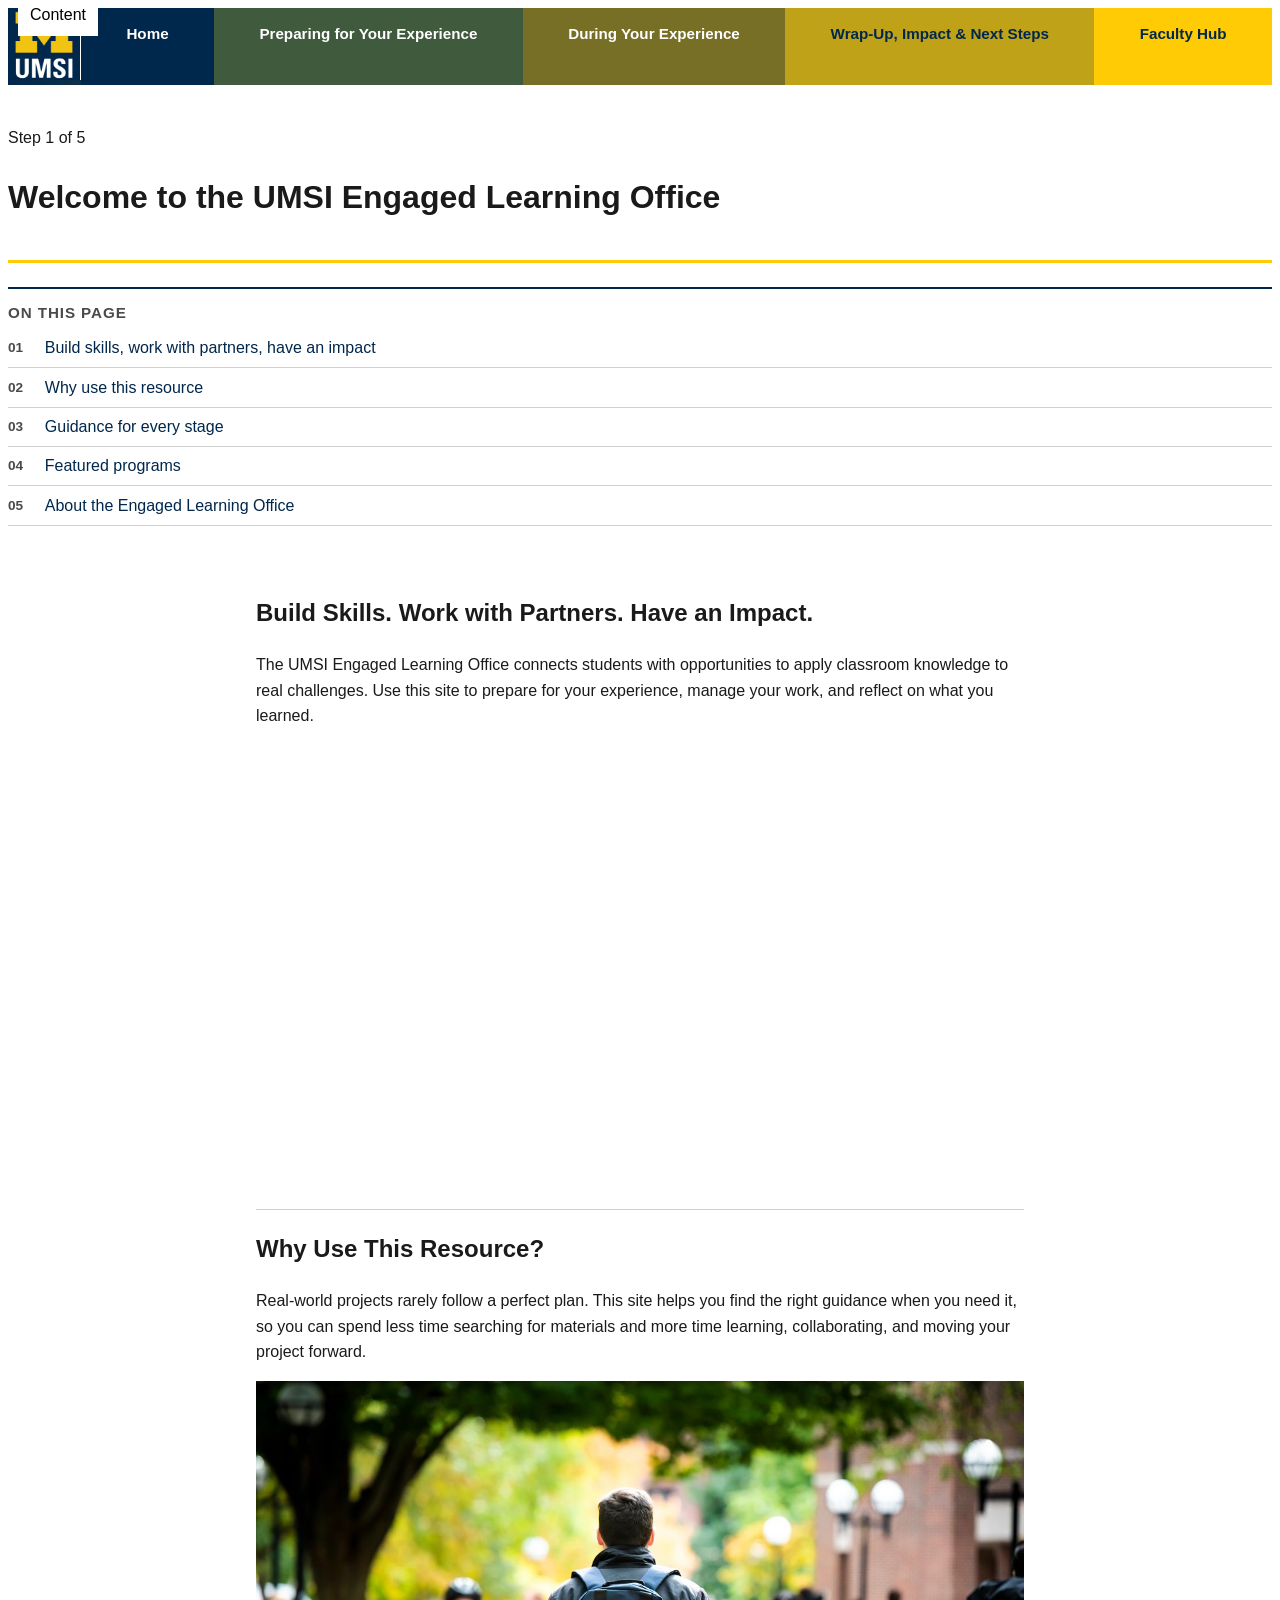
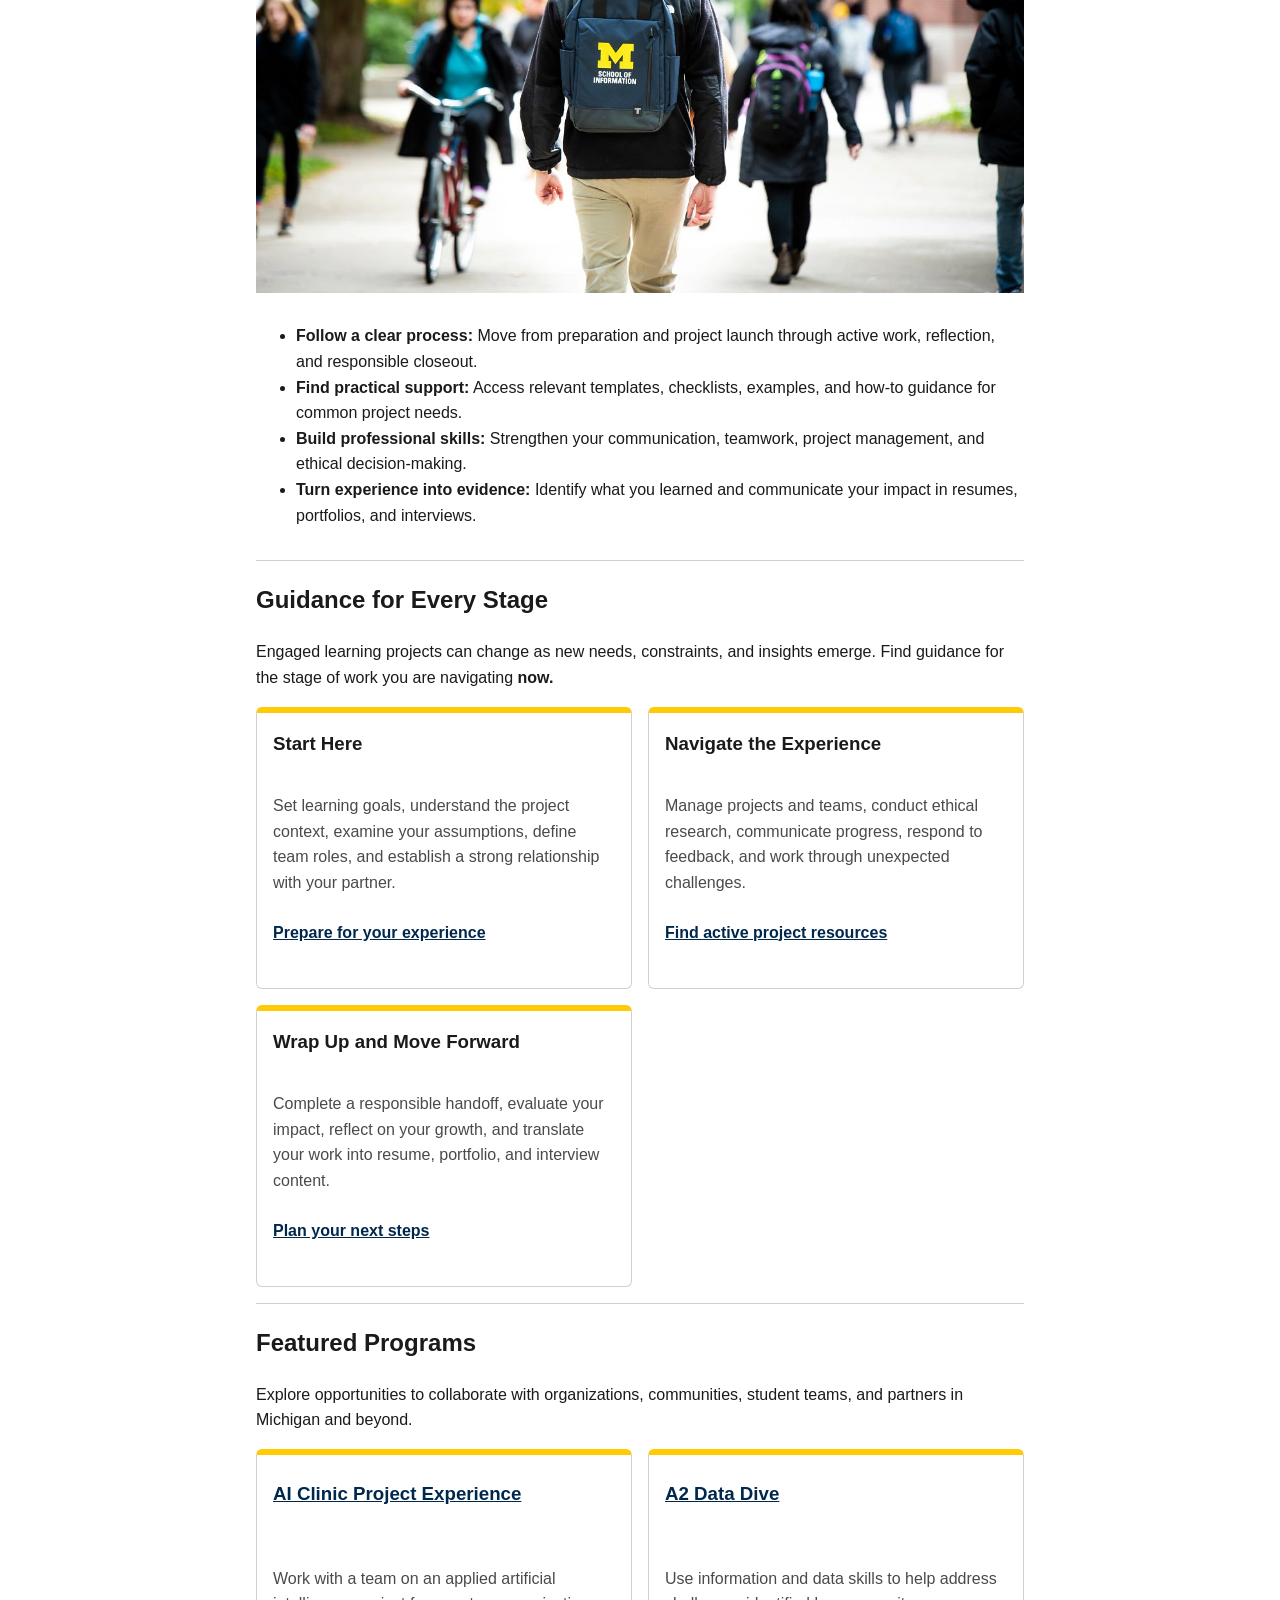
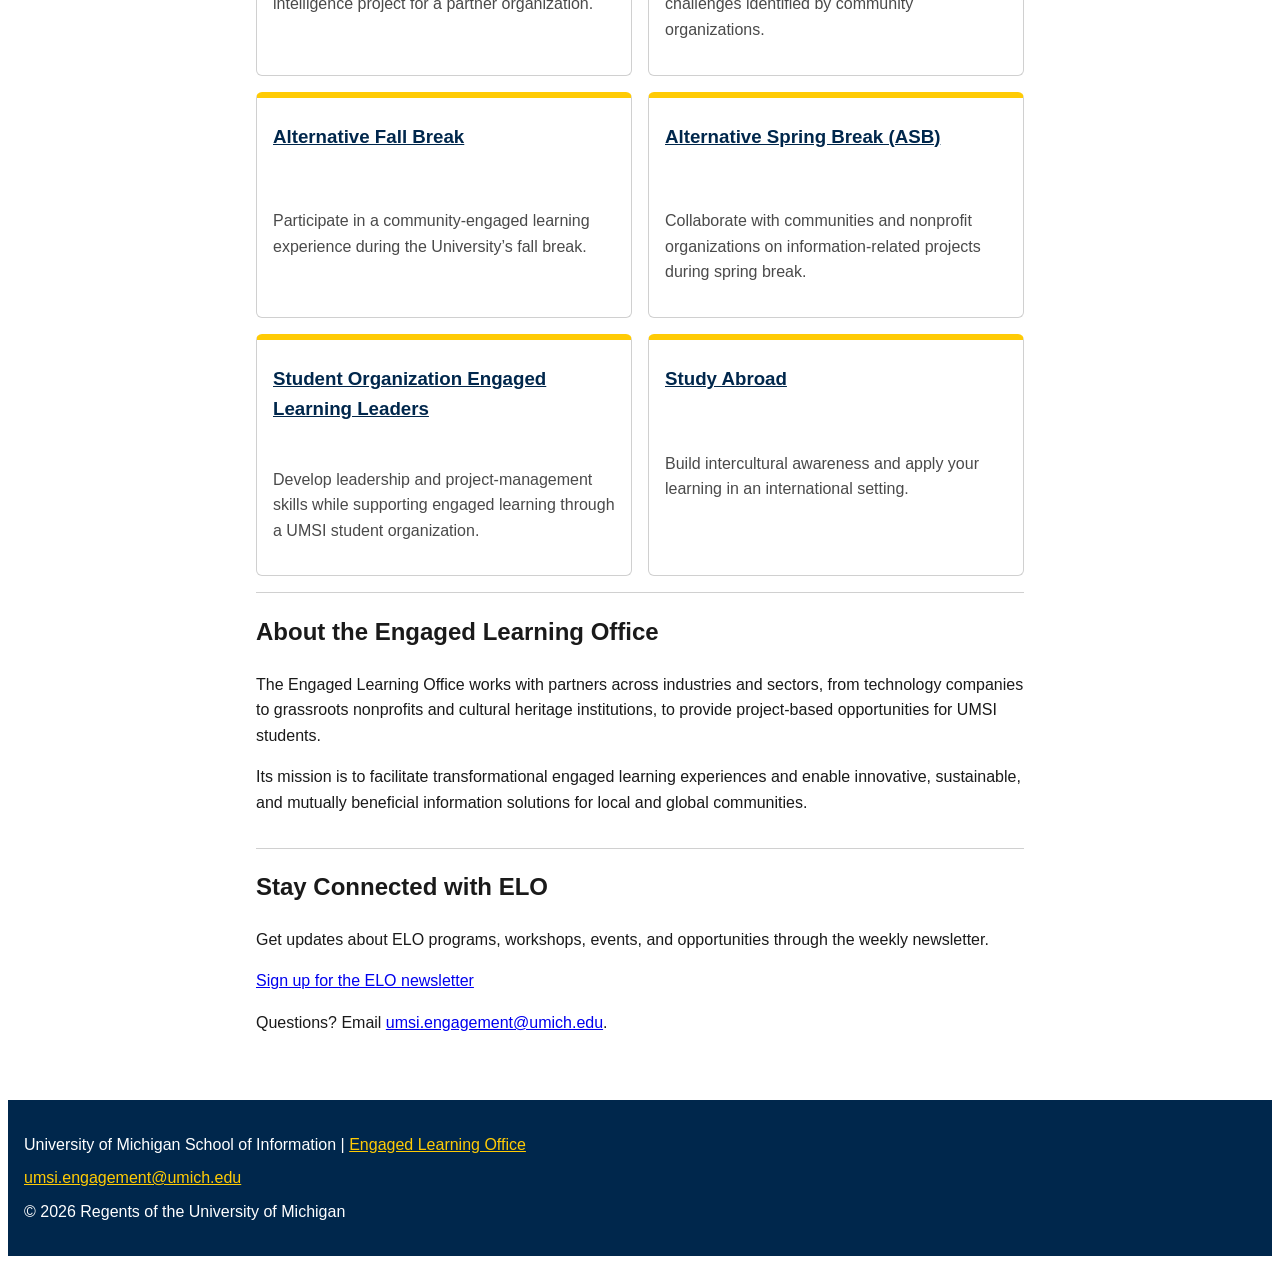
==== index.html @ 112d741b "Add files via upload" ====
<!DOCTYPE html>
<html lang="en">
<head>
    <meta charset="UTF-8">
    <meta name="viewport" content="width=device-width, initial-scale=1.0">
    <link rel="stylesheet" href="style.css">

    <title>Welcome to the UMSI Engaged Learning Office | UMSI</title>
</head>
<body>

    <!-- Sticky process bar: logo tile on the left, process steps beside it -->
    <header class="site-header">
        <div class="skip"><a href="#main">Skip to Main Content</a></div>
        <div class="brand">
            <img src="images/UMSI_signature_vertical_informal_solidblue.jpg" alt="UMSI Logo">
        </div>
        <nav class="process-nav" aria-label="Project process">
            <ol class="process-steps">
                <li><a href="index.html" aria-current="page">Home</a></li>
                <li><a href="prep.html">Preparing for Your Experience</a></li>
                <li><a href="experience.html">During Your Experience</a></li>
                <li><a href="ending.html">Wrap-Up, Impact &amp; Next Steps</a></li>
                <li><a href="faculty.html">Faculty Hub </a></li>
            </ol>
        </nav>
    </header>

    <!-- Page title -->
    <header class="page-title">
        <p class="eyebrow">Step 1 of 5</p>
        <h1>Welcome to the UMSI Engaged Learning Office</h1>
    </header>

    <!-- Anchor table of contents -->
    <nav class="on-this-page" aria-labelledby="toc-title">
        <h2 id="toc-title">On this page</h2>
        <ul>
            <li><a href="#intro">Build skills, work with partners, have an impact</a></li>
            <li><a href="#why">Why use this resource</a></li>
            <li><a href="#stages">Guidance for every stage</a></li>
            <li><a href="#programs">Featured programs</a></li>
            <li><a href="#about">About the Engaged Learning Office</a></li>
        </ul>
    </nav>

<main id="main">

    <section id="intro" class="content-section">
        <h2>Build Skills. Work with Partners. Have an Impact.</h2>
        <p>
            The UMSI Engaged Learning Office connects students with opportunities to apply classroom knowledge to real challenges. Use this site to prepare for your experience, manage your work, and reflect on what you learned.
        </p>

        <div class="video">
            <iframe src="https://www.youtube.com/embed/81ZO9RfIJEQ?si=tBp82YWZMl1u7CVS" title="YouTube video player" frameborder="0" allow="accelerometer; autoplay; clipboard-write; encrypted-media; gyroscope; picture-in-picture; web-share" referrerpolicy="strict-origin-when-cross-origin" allowfullscreen></iframe>
        </div>
        <!-- Note: this iframe might cause an Axe ARIA error - that's not on you that's on YouTube! -->
    </section>

    <section id="why" class="content-section">
        <h2>Why Use This Resource?</h2>
        <p>Real-world projects rarely follow a perfect plan. This site helps you find the right guidance when you need it, so you can spend less time searching for materials and more time learning, collaborating, and moving your project forward.</p>
        <img src="images/UMSI_CampusFall_UMSIBackpack_02.jpg" alt="A student wears a UMSI backpack on campus in fall">
        <ul>
            <li><strong>Follow a clear process:</strong> Move from preparation and project launch through active work, reflection, and responsible closeout.</li>
            <li><strong>Find practical support:</strong> Access relevant templates, checklists, examples, and how-to guidance for common project needs.</li>
            <li><strong>Build professional skills:</strong> Strengthen your communication, teamwork, project management, and ethical decision-making.</li>
            <li><strong>Turn experience into evidence:</strong> Identify what you learned and communicate your impact in resumes, portfolios, and interviews.</li>
        </ul>
    </section>

    <section id="stages" class="content-section">
        <h2>Guidance for Every Stage</h2>
        <p>Engaged learning projects can change as new needs, constraints, and insights emerge. Find guidance for the stage of work you are navigating <strong>now.</strong></p>
        <div class="card-grid">
            <article class="card">
                <h3>Start Here</h3>
                <p>Set learning goals, understand the project context, examine your assumptions, define team roles, and establish a strong relationship with your partner.</p>
                <a href="prep.html">Prepare for your experience</a>
            </article>
            <article class="card">
                <h3>Navigate the Experience</h3>
                <p>Manage projects and teams, conduct ethical research, communicate progress, respond to feedback, and work through unexpected challenges.</p>
                <a href="experience.html">Find active project resources</a>
            </article>
            <article class="card">
                <h3>Wrap Up and Move Forward</h3>
                <p>Complete a responsible handoff, evaluate your impact, reflect on your growth, and translate your work into resume, portfolio, and interview content.</p>
                <a href="ending.html">Plan your next steps</a>
            </article>
        </div>
    </section>

    <section id="programs" class="content-section">
        <h2>Featured Programs</h2>
        <p>Explore opportunities to collaborate with organizations, communities, student teams, and partners in Michigan and beyond.</p>
        <div class="card-grid">
            <article class="card">
                <h3><a href="https://mcompass.umich.edu/_portal/tds-program-brochure?programid=12810">AI Clinic Project Experience</a></h3>
                <p>Work with a team on an applied artificial intelligence project for a partner organization.</p>
            </article>
            <article class="card">
                <h3><a href="https://mcompass.umich.edu/_portal/tds-program-brochure?programid=12556">A2 Data Dive</a></h3>
                <p>Use information and data skills to help address challenges identified by community organizations.</p>
            </article>
            <article class="card">
                <h3><a href="https://mcompass.umich.edu/_portal/tds-program-brochure?programid=11297">Alternative Fall Break</a></h3>
                <p>Participate in a community-engaged learning experience during the University’s fall break.</p>
            </article>
            <article class="card">
                <h3><a href="https://mcompass.umich.edu/_portal/tds-program-brochure?programid=10621">Alternative Spring Break (ASB)</a></h3>
                <p>Collaborate with communities and nonprofit organizations on information-related projects during spring break.</p>
            </article>
            <article class="card">
                <h3><a href="https://mcompass.umich.edu/_portal/tds-program-brochure?programid=12294">Student Organization Engaged Learning Leaders</a></h3>
                <p>Develop leadership and project-management skills while supporting engaged learning through a UMSI student organization.</p>
            </article>
            <article class="card">
                <h3><a href="https://www.si.umich.edu/student-life/study-abroad">Study Abroad</a></h3>
                <p>Build intercultural awareness and apply your learning in an international setting.</p>
            </article>
        </div>
    </section>

    <section id="about" class="content-section">
        <h2>About the Engaged Learning Office</h2>
        <p>The Engaged Learning Office works with partners across industries and sectors, from technology companies to grassroots nonprofits and cultural heritage institutions, to provide project-based opportunities for UMSI students.</p>
        <p>Its mission is to facilitate transformational engaged learning experiences and enable innovative, sustainable, and mutually beneficial information solutions for local and global communities.</p>
    </section>

    <aside>
        <h2>Stay Connected with ELO</h2>
        <p>Get updates about ELO programs, workshops, events, and opportunities through the weekly newsletter.</p>
        <div>
            <a href="https://umsi.info/elo-newsletter">Sign up for the ELO newsletter</a>
        </div>
        <p>Questions? Email <a href="mailto:umsi.engagement@umich.edu">umsi.engagement@umich.edu</a>.</p>
    </aside>

    <!-- Content taken & modified from UMGPT with the prompt, "Write me a webpage of intro content to help meet the following requirements - this is for the home page": and then pasted in the client objectives & project requirements"
    UMGPT. (2026). UMGPT ( GPT-5.6 Sol September 7th version) [Large language model]. -->
</main>

    <footer class="site-footer">
        <p>University of Michigan School of Information | <a href="https://www.si.umich.edu/programs/engaged-learning/about-engaged-learning-office">Engaged Learning Office</a></p>
        <address>
            <a href="mailto:umsi.engagement@umich.edu">umsi.engagement@umich.edu</a>
        </address>
        <p>&copy; 2026 Regents of the University of Michigan</p>
    </footer>

</body>
</html>
---- style.css ----
:root {
    --um-blue: #00274C;
    --um-maize: #FFCB05;
    --text: #1a1a1a;
    --muted: #4a4a4a;
    --surface: #ffffff;
    --border: #d0d0d0;

    /* Step colors: a blend from blue to maize (one value per step) */
    --step-1: #00274C;
    --step-2: #405A3D;
    --step-3: #786F26;          /* darkened so white text reaches 4.5:1 */
    --step-4: #BFA217;
    --step-5: #FFCB05;

    /* Space used by the sticky bar, so anchor links are not hidden under it */
    --sticky-offset: 5.5rem;
}
html {
    scroll-behavior: smooth;
    scroll-padding-top: var(--sticky-offset); /* keeps headings visible when jumping */
}

body {
    font-family: Arial, Helvetica, sans-serif;
    font-size: 1rem;
    line-height: 1.6;
    color : var(--text);
    background-color : var(--surface);
}
main{
    padding: 1rem;
    max-width: 48rem;
    margin: 0 auto;
}

.site-header {
    position:sticky;
    top:0;
    z-index:100;
    display: flex;              /* logo tile on the left, process steps beside it */
    align-items: stretch;
    background: linear-gradient(90deg, var(--step-1), var(--step-5));
}

/* Square logo at the left of the sticky bar. Its navy background continues
   the bar's navy start, and a 1px white line separates it from the first step. */
.brand {
    flex: 0 0 auto;
    width: 4.5rem;
    height: 4.5rem;
    padding: 0;
    background-color: var(--step-1);
    border-right: 1px solid #ffffff;
}

.brand img {
    display: block;
    width: 100%;
    height: 100%;
    object-fit: cover;
}

.process-nav {
    flex: 1 1 auto;
    min-width: 0;               /* lets the steps scroll instead of pushing the logo */
}
.process-steps {
    list-style: none;
    margin: 0;
    padding: 0;
    display: flex;
    overflow-x: auto;           /* on narrow screens the steps scroll sideways */
    -webkit-overflow-scrolling: touch;
}

.process-steps li {
    flex: 1 0 auto;             /* do not shrink below the text width */
}

.process-steps a {
    display: block;
    padding: 0.9rem 0.75rem;
    min-height: 44px;           /* comfortable tap target */
    text-align: center;
    text-decoration: none;
    font-weight: bold;
    font-size: 0.95rem;
    white-space: nowrap;
    color: #ffffff;
    border-bottom: 4px solid transparent;
}

/* Each step gets its own solid color from the gradient, so text contrast stays readable */
.process-steps li:nth-child(1) a { background-color: var(--step-1); }
.process-steps li:nth-child(2) a { background-color: var(--step-2); }
.process-steps li:nth-child(3) a { background-color: var(--step-3); }
.process-steps li:nth-child(4) a { background-color: var(--step-4); color: var(--um-blue); }
.process-steps li:nth-child(5) a { background-color: var(--step-5); color: var(--um-blue); }

/* Hover and keyboard focus: a visible outline, not just a color change */
.process-steps a:hover {
    text-decoration: underline;
}

.process-steps a:focus {
    outline: 3px solid #ffffff;
    outline-offset: -6px;
}

main img {
    display: block; 
    width: 100%; 
    max-width: 1200px; 
    height: auto; 
    margin: 0 auto 30px auto;
}


.skip {
    position: relative;
  }
.skip a { 
    position: absolute;
    top: -65px;
    left: 10px;           /* 화면 좌측 위치 지정 */
    background: #ffffff;  /* 흰색 배경을 주어야 뒤쪽 요소와 글자가 겹치지 않음 */
    color: #000000;       /* 글자색 지정 */
    padding: 8px 12px;    /* 버튼 형태로 보이도록 여백 추가 */
    z-index: 1000;        /* 다른 헤더 및 본문 요소보다 위에 표시 */
    text-decoration: none;
    }
.skip a:focus {
    top: 0.5rem;          /* slides into view when focused with Tab */
}
nav a:focus {
    outline: 2px solid white;
    outline-offset: 3px;
}
*:focus {
    outline: 5px dashed green;   /* hw3 전역 포커스 스타일 */
}

.page-title {
    padding: 1.5rem 0 1rem;
    border-bottom: 3px solid var(--um-maize);
}

/* Hero image: about a quarter of the screen height on first load.
   svh is the visible height on phones; vh is the fallback for older browsers. */
.page-title img {
    display: block;
    width: 100%;
    height: 25vh;
    height: 25svh;
    min-height: 8rem;           /* keeps it usable on very short screens */
    object-fit: cover;          /* fills the box, cropping the edges instead of stretching */
    margin: 0 0 1rem;
}

/* Responsive video: keeps a 16:9 box that scales with the screen width */
.video {
    position: relative;
    width: 100%;
    aspect-ratio: 16 / 9;
    margin: 1rem 0;
}

.video iframe {
    position: absolute;
    inset: 0;
    width: 100%;
    height: 100%;
    border: 0;
}


/* ---------- On this page (anchor table of contents) ----------
   A quiet vertical list: reads top to bottom, does not compete with the content. */
.on-this-page {
    margin: 1.5rem 0;
    padding: 0.25rem 0 0.5rem;
    border-top: 2px solid var(--um-blue);
}

.on-this-page h2 {
    margin: 0.5rem 0 0.2rem;
    font-size: 0.95rem;
    letter-spacing: 0.06em;
    text-transform: uppercase;
    color: var(--muted);
}

.on-this-page ul {
    list-style: none;
    margin: 0;
    padding: 0;
    counter-reset: toc;
}

.on-this-page li {
    counter-increment: toc;
    border-bottom: 1px solid var(--border);
}

.on-this-page a {
    display: flex;
    align-items: center;
    gap: 0.3rem;
    min-height: 20px;           /* tap target */
    padding: 0.4rem 0;
    color: var(--um-blue);
    text-decoration: none;
}

/* Small step number in front of each line */
.on-this-page a::before {
    content: counter(toc, decimal-leading-zero);
    flex: 0 0 auto;
    min-width: 2rem;
    font-size: 0.85rem;
    font-weight: bold;
    color: var(--muted);
}

.on-this-page a:hover,
.on-this-page a:focus {
    text-decoration: underline;
}

/* ---------- Content sections ---------- */


.content-section {
    padding-bottom: 1rem;
    border-bottom: 1px solid var(--border);
}

/* Anchor targets are still reachable below the sticky bar (see scroll-padding-top above) */
.content-section,
.on-this-page {
    scroll-margin-top: var(--sticky-offset);
}

/* ---------- Card Grid ---------- */
.card-grid {
    display: grid;
    grid-template-columns: repeat(auto-fit, minmax(min(100%, 16rem), 1fr));
    gap: 1rem;
}

.card {
    display: flex;
    flex-direction: column;
    padding: 1rem;
    background-color: #ffffff;
    border: 1px solid var(--border);
    border-top: 6px solid var(--um-maize);
    border-radius: 6px;
}

.card h3 {
    margin-top: 0;
}

.card p {
    flex-grow: 1;               /* pushes the links to the same baseline across cards */
    color: var(--muted);
}

.card a {
    display: inline-block;
    min-height: 44px;
    padding: 0.5rem 0;
    font-weight: bold;
    color: var(--um-blue);
}

/* footer */

.site-footer {
    margin-top: 2rem;
    padding: 1.5rem 1rem;
    background-color: var(--um-blue);
    color: #ffffff;
}

.site-footer a {
    color: var(--um-maize);
}

.site-footer p,
.site-footer address {
    margin: 0.5rem 0;
    font-style: normal;
}

/* ---------- Data table (moved from inline styles) ---------- */
.data-table {
    width: 100%;
    border-collapse: collapse;
    font-family: sans-serif;
    margin: 20px 0;
}

.data-table th,
.data-table td {
    padding: 12px;
    text-align: left;
    border: 1px solid #dddddd;
}

.data-table thead tr {
    background-color: #f2f2f2;
    border-bottom: 2px solid #cccccc;
}

.data-table th {
    font-weight: bold;
}

.data-table tbody tr {
    border-bottom: 1px solid #dddddd;
}

.data-table tbody tr:nth-child(even) {
    background-color: #fafafa;
}

.data-table tbody td:first-child {
    font-weight: bold;
}

/* ----------  Accessibility exception: reduced motion ---------- */
@media (prefers-reduced-motion: reduce) {
    html {
        scroll-behavior: auto;
    }
}
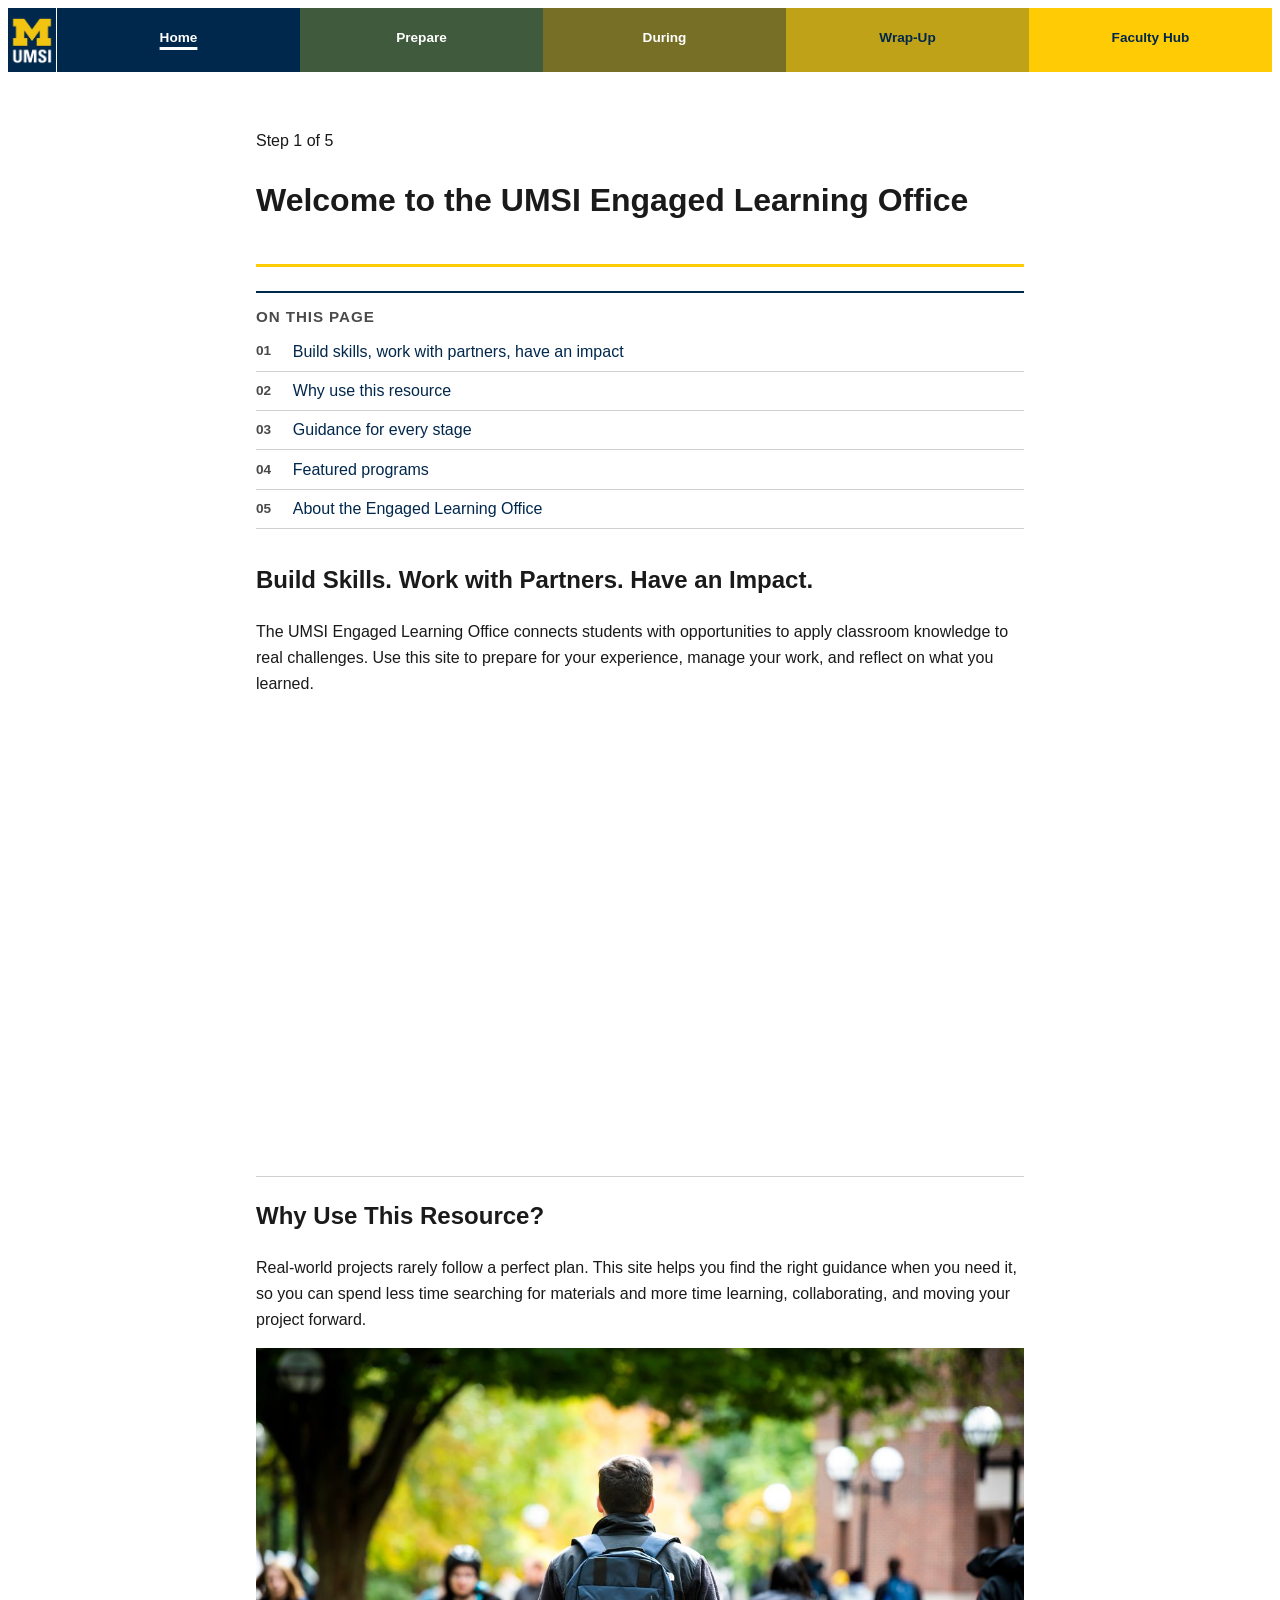
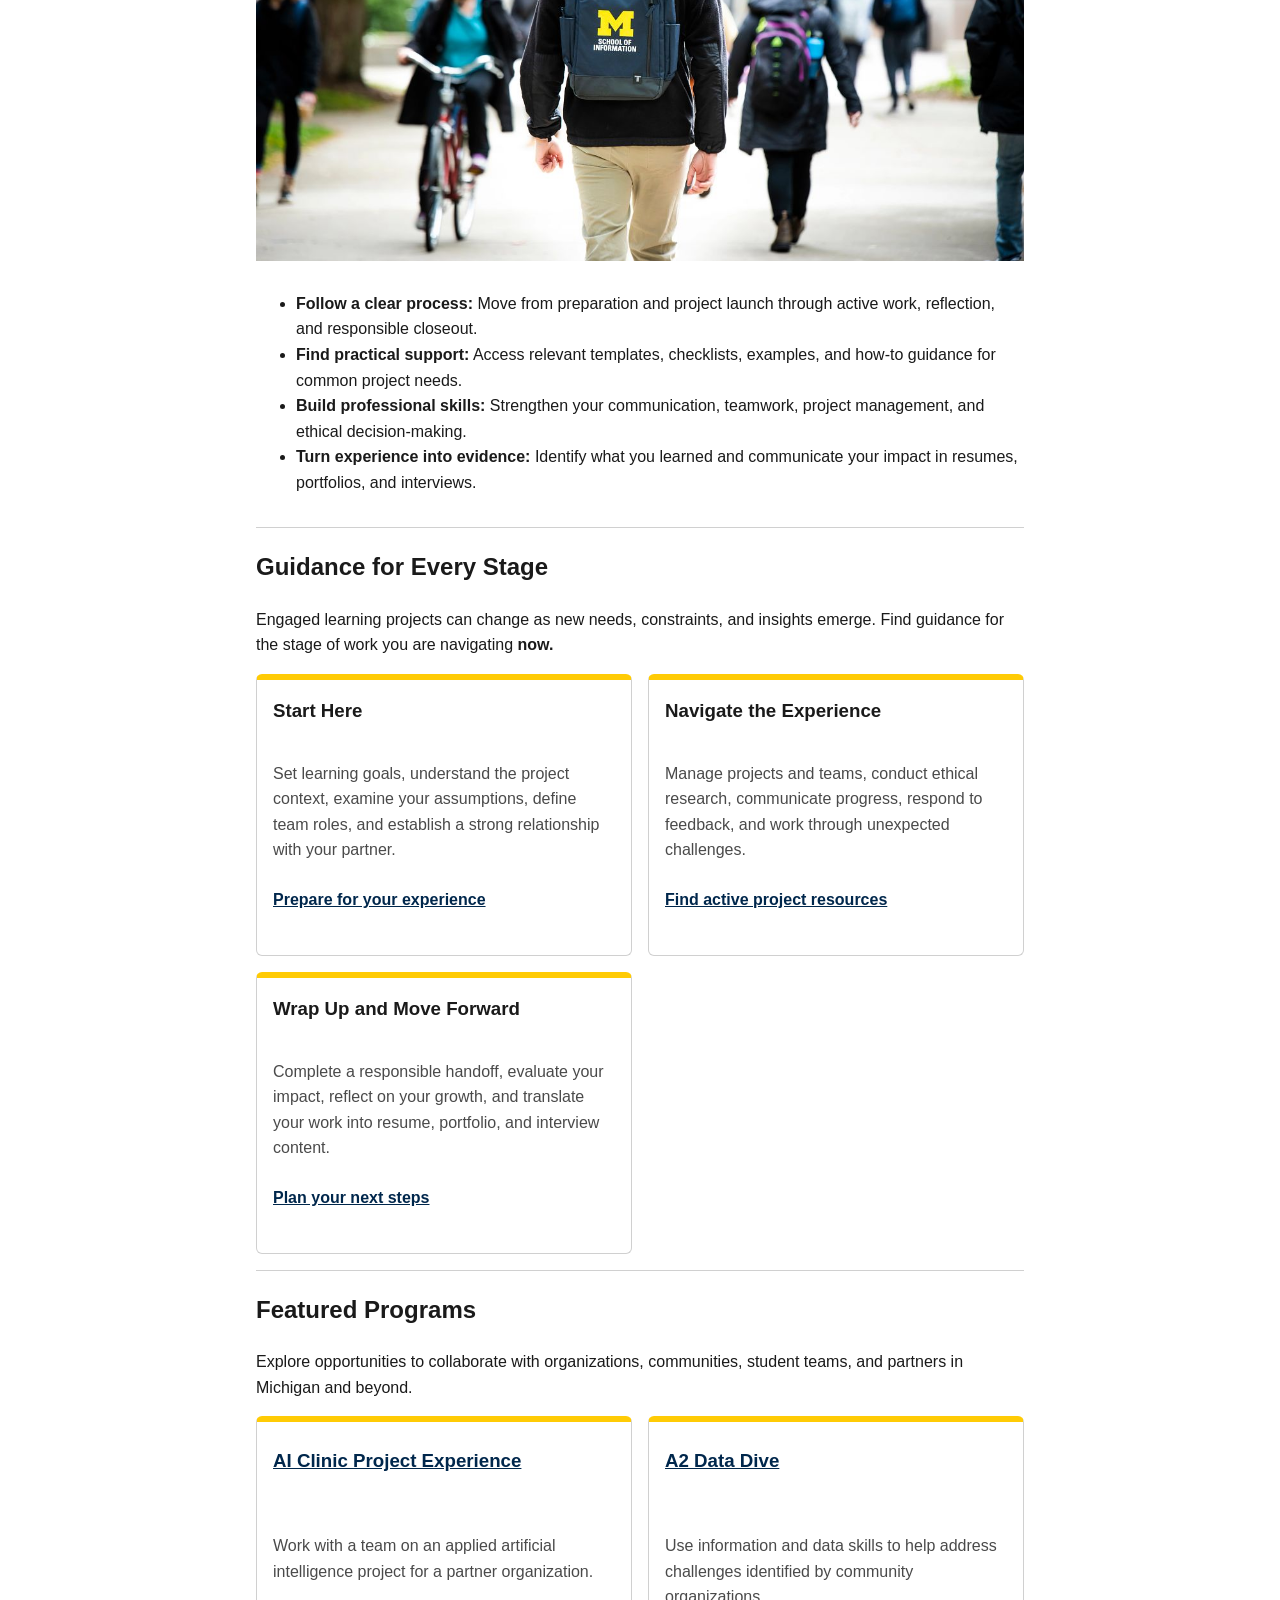
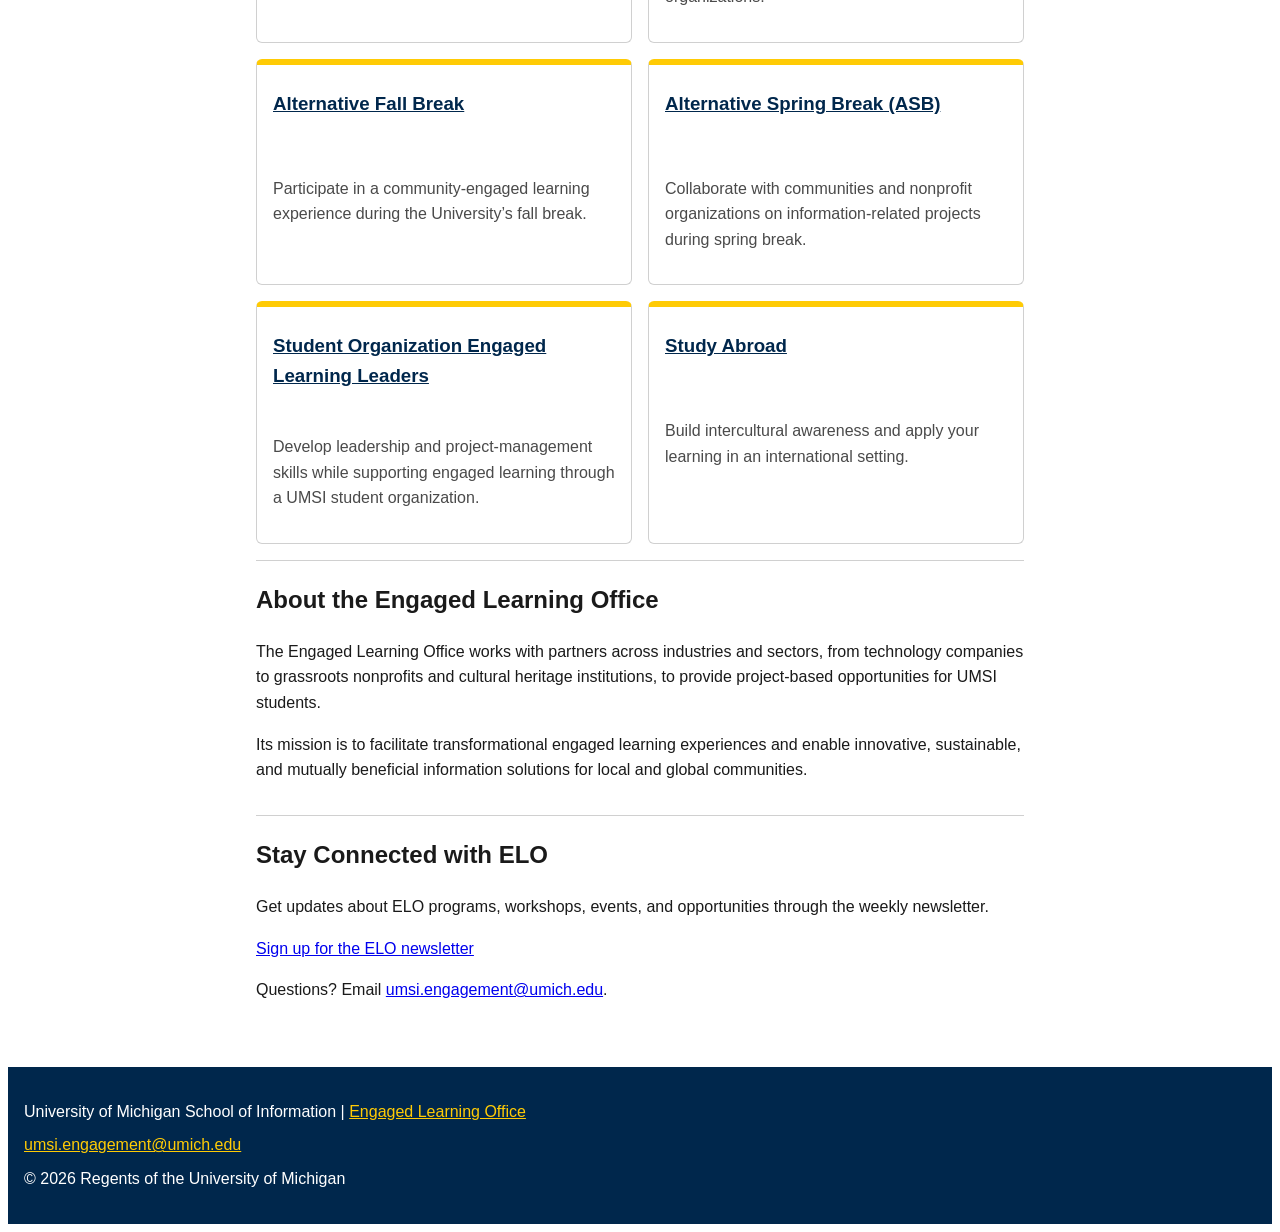
==== commit 1141b16e: "Replace site with the mobile-first submission version Co-Authored-By: Claude Haiku 5.5 <noreply@anth" ====
--- a/index.html
+++ b/index.html
@@ -18,19 +18,20 @@
         <nav class="process-nav" aria-label="Project process">
             <ol class="process-steps">
                 <li><a href="index.html" aria-current="page">Home</a></li>
-                <li><a href="prep.html">Preparing for Your Experience</a></li>
-                <li><a href="experience.html">During Your Experience</a></li>
-                <li><a href="ending.html">Wrap-Up, Impact &amp; Next Steps</a></li>
+                <li><a href="prep.html" title="Preparing for Your Experience">Prepare</a></li>
+                <li><a href="experience.html" title="During Your Experience">During</a></li>
+                <li><a href="ending.html" title="Wrap-Up, Impact &amp; Next Steps">Wrap-Up</a></li>
                 <li><a href="faculty.html">Faculty Hub </a></li>
             </ol>
         </nav>
     </header>
 
     <!-- Page title -->
-    <header class="page-title">
+    <main id="main">
+    <div class="page-title">
         <p class="eyebrow">Step 1 of 5</p>
         <h1>Welcome to the UMSI Engaged Learning Office</h1>
-    </header>
+    </div>
 
     <!-- Anchor table of contents -->
     <nav class="on-this-page" aria-labelledby="toc-title">
@@ -44,7 +45,6 @@
         </ul>
     </nav>
 
-<main id="main">
 
     <section id="intro" class="content-section">
         <h2>Build Skills. Work with Partners. Have an Impact.</h2>
--- a/style.css
+++ b/style.css
@@ -15,7 +15,7 @@
     --step-5: #FFCB05;
 
     /* Space used by the sticky bar, so anchor links are not hidden under it */
-    --sticky-offset: 5.5rem;
+    --sticky-offset: 3.5rem;
 }
 html {
     scroll-behavior: smooth;
@@ -48,8 +48,8 @@
    the bar's navy start, and a 1px white line separates it from the first step. */
 .brand {
     flex: 0 0 auto;
-    width: 4.5rem;
-    height: 4.5rem;
+    width: 3rem;
+    aspect-ratio: 1 / 1;      
     padding: 0;
     background-color: var(--step-1);
     border-right: 1px solid #ffffff;
@@ -59,7 +59,7 @@
     display: block;
     width: 100%;
     height: 100%;
-    object-fit: cover;
+    object-fit: contain;
 }
 
 .process-nav {
@@ -76,18 +76,22 @@
 }
 
 .process-steps li {
-    flex: 1 0 auto;             /* do not shrink below the text width */
+    flex: 1 1 0;                /* five equal slices of the bar: all steps visible at once */
+    min-width: 0;
 }
 
 .process-steps a {
-    display: block;
-    padding: 0.9rem 0.75rem;
+    display: flex;
+    align-items: center;
+    justify-content: center;
+    padding: 0.5rem 0.25rem;
     min-height: 44px;           /* comfortable tap target */
     text-align: center;
     text-decoration: none;
     font-weight: bold;
-    font-size: 0.95rem;
-    white-space: nowrap;
+    font-size: 0.85rem;
+    line-height: 1.2;           /* two-line labels stay tidy */
+    overflow-wrap: break-word;
     color: #ffffff;
     border-bottom: 4px solid transparent;
 }
@@ -109,6 +113,14 @@
     outline-offset: -6px;
 }
 
+/* Current page: a thick underline plus the aria-current attribute,
+   so the current step is not shown by color alone */
+.process-steps a[aria-current="page"] {
+    text-decoration: underline;
+    text-decoration-thickness: 3px;
+    text-underline-offset: 0.35em;
+}
+
 main img {
     display: block; 
     width: 100%; 
@@ -118,20 +130,23 @@
 }
 
 
-.skip {
+.skip  {
     position: relative;
   }
-.skip a { 
+
+  .skip a {
     position: absolute;
-    top: -65px;
-    left: 10px;           /* 화면 좌측 위치 지정 */
+    left: -9999px;        /* far off-screen, so it is hidden until focused */
+    top: auto;
     background: #ffffff;  /* 흰색 배경을 주어야 뒤쪽 요소와 글자가 겹치지 않음 */
     color: #000000;       /* 글자색 지정 */
     padding: 8px 12px;    /* 버튼 형태로 보이도록 여백 추가 */
     z-index: 1000;        /* 다른 헤더 및 본문 요소보다 위에 표시 */
     text-decoration: none;
-    }
+}
+
 .skip a:focus {
+    left: 0.5rem;
     top: 0.5rem;          /* slides into view when focused with Tab */
 }
 nav a:focus {
@@ -157,6 +172,11 @@
     min-height: 8rem;           /* keeps it usable on very short screens */
     object-fit: cover;          /* fills the box, cropping the edges instead of stretching */
     margin: 0 0 1rem;
+}
+
+/* For hero photos where the important part is lower in the picture (here: the laptops) */
+.page-title img.hero-bottom {
+    object-position: center 60%;
 }
 
 /* Responsive video: keeps a 16:9 box that scales with the screen width */
@@ -201,15 +221,22 @@
 
 .on-this-page li {
     counter-increment: toc;
+    position: relative;         /* the invisible tap area below is positioned from this box */
     border-bottom: 1px solid var(--border);
+}
+
+/* Invisible extra area around each link, so the tap target is about 54px tall */
+.on-this-page a::after {
+    content: "";
+    position: absolute;
+    inset: -0.5rem 0;
 }
 
 .on-this-page a {
     display: flex;
     align-items: center;
     gap: 0.3rem;
-    min-height: 20px;           /* tap target */
-    padding: 0.4rem 0;
+    padding: 0.4rem 0;          /* visible spacing stays tight */
     color: var(--um-blue);
     text-decoration: none;
 }
